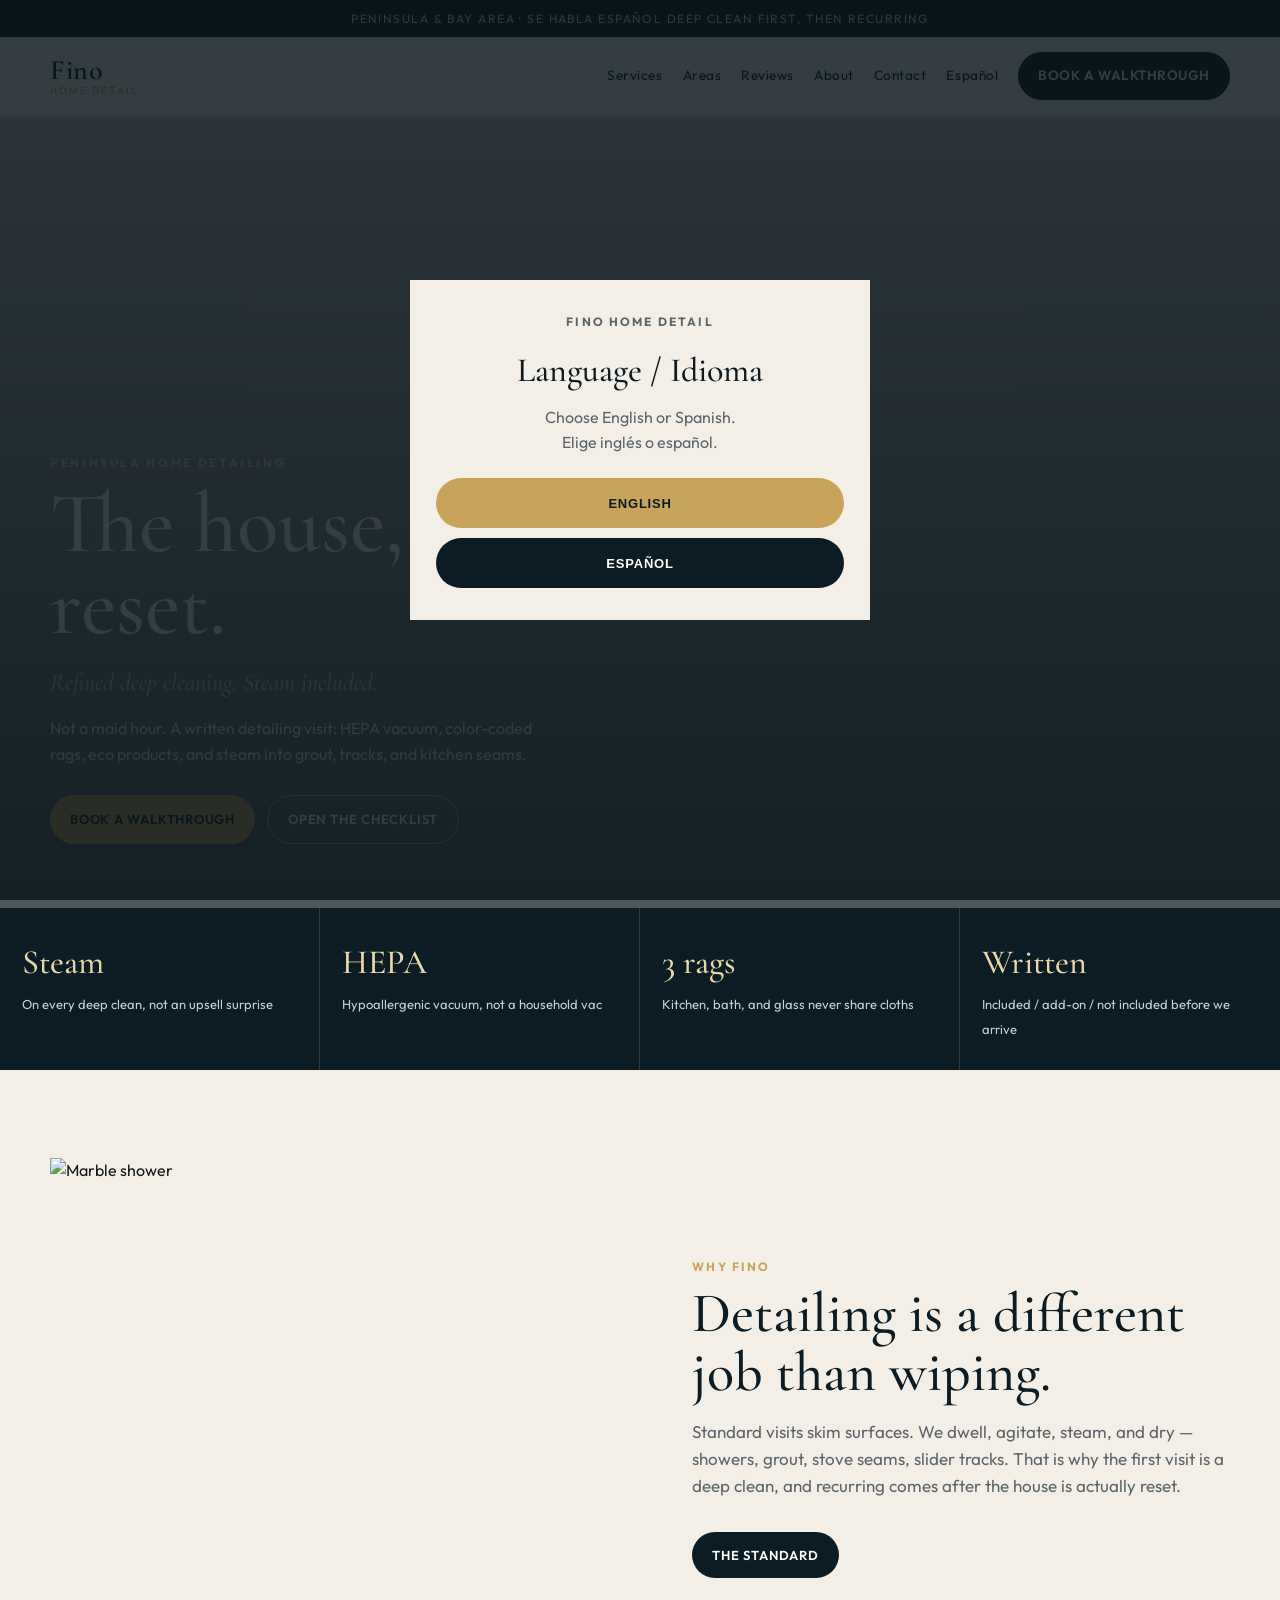
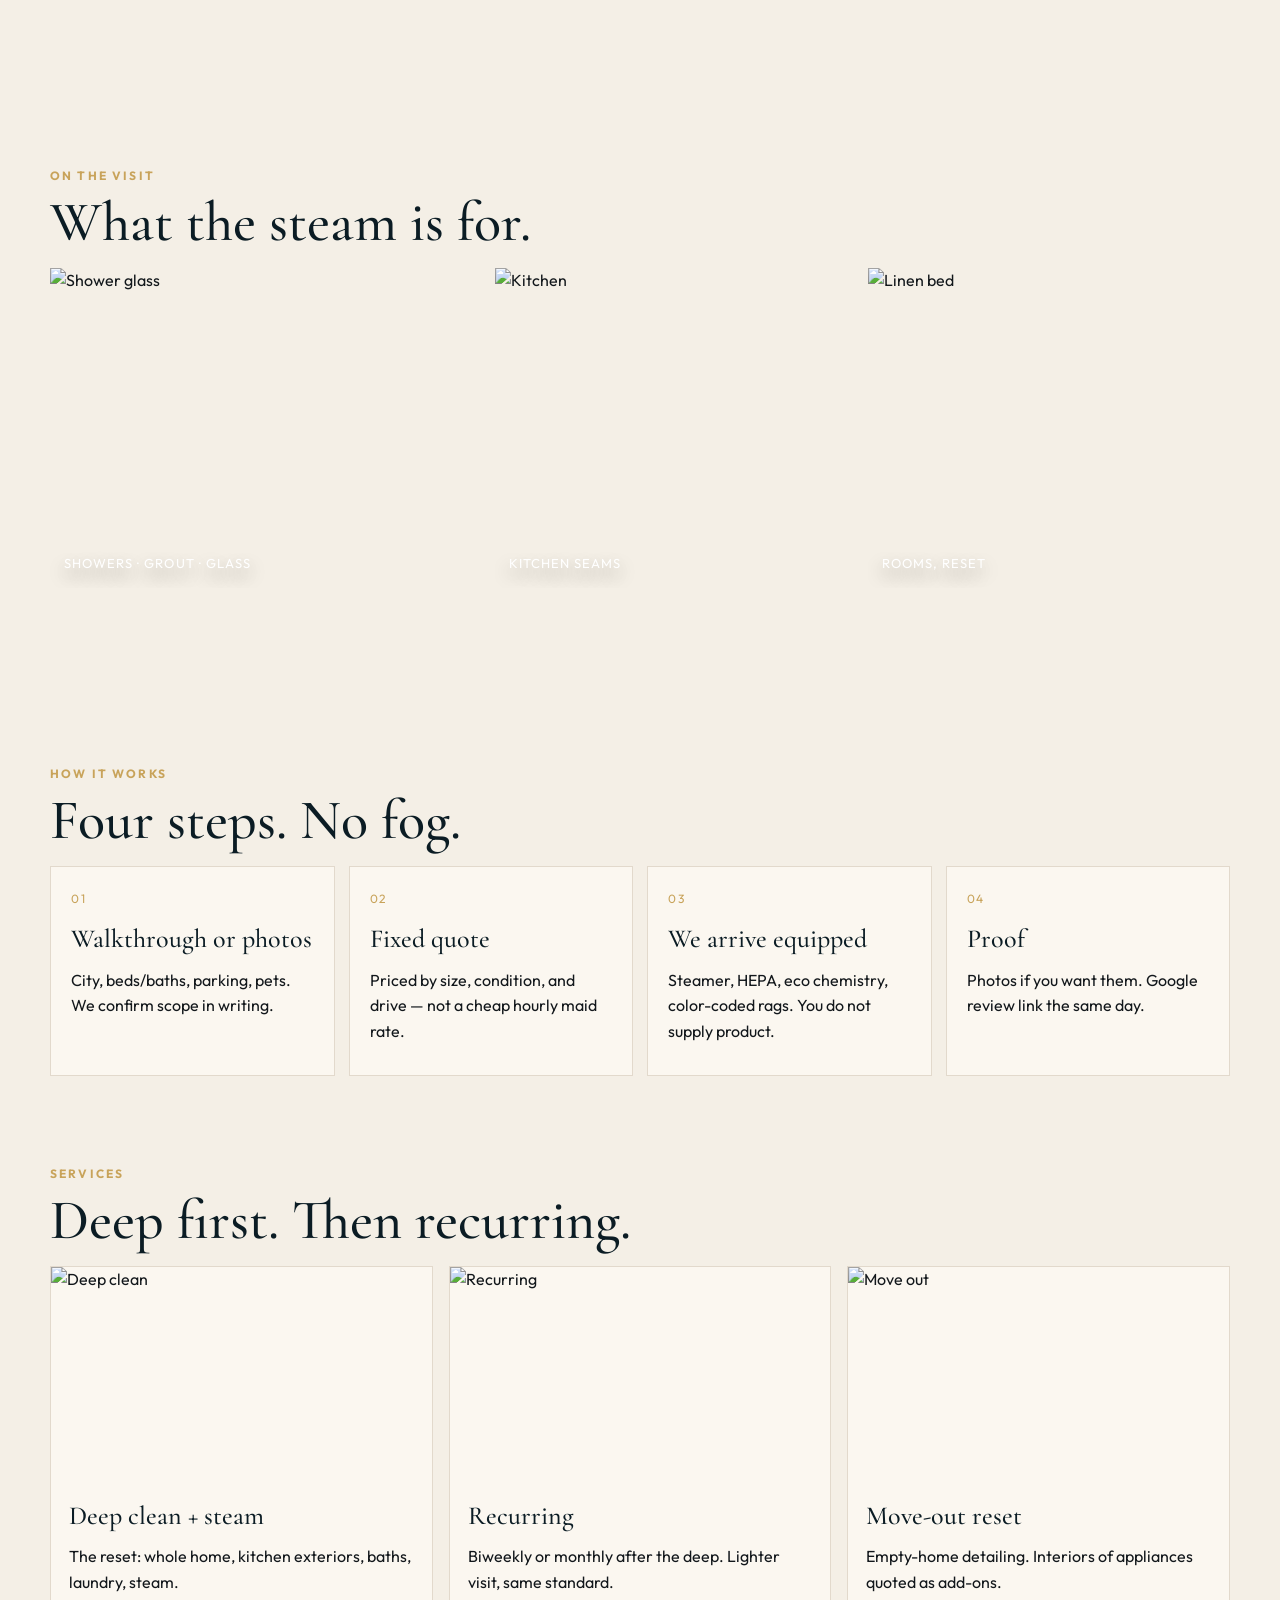
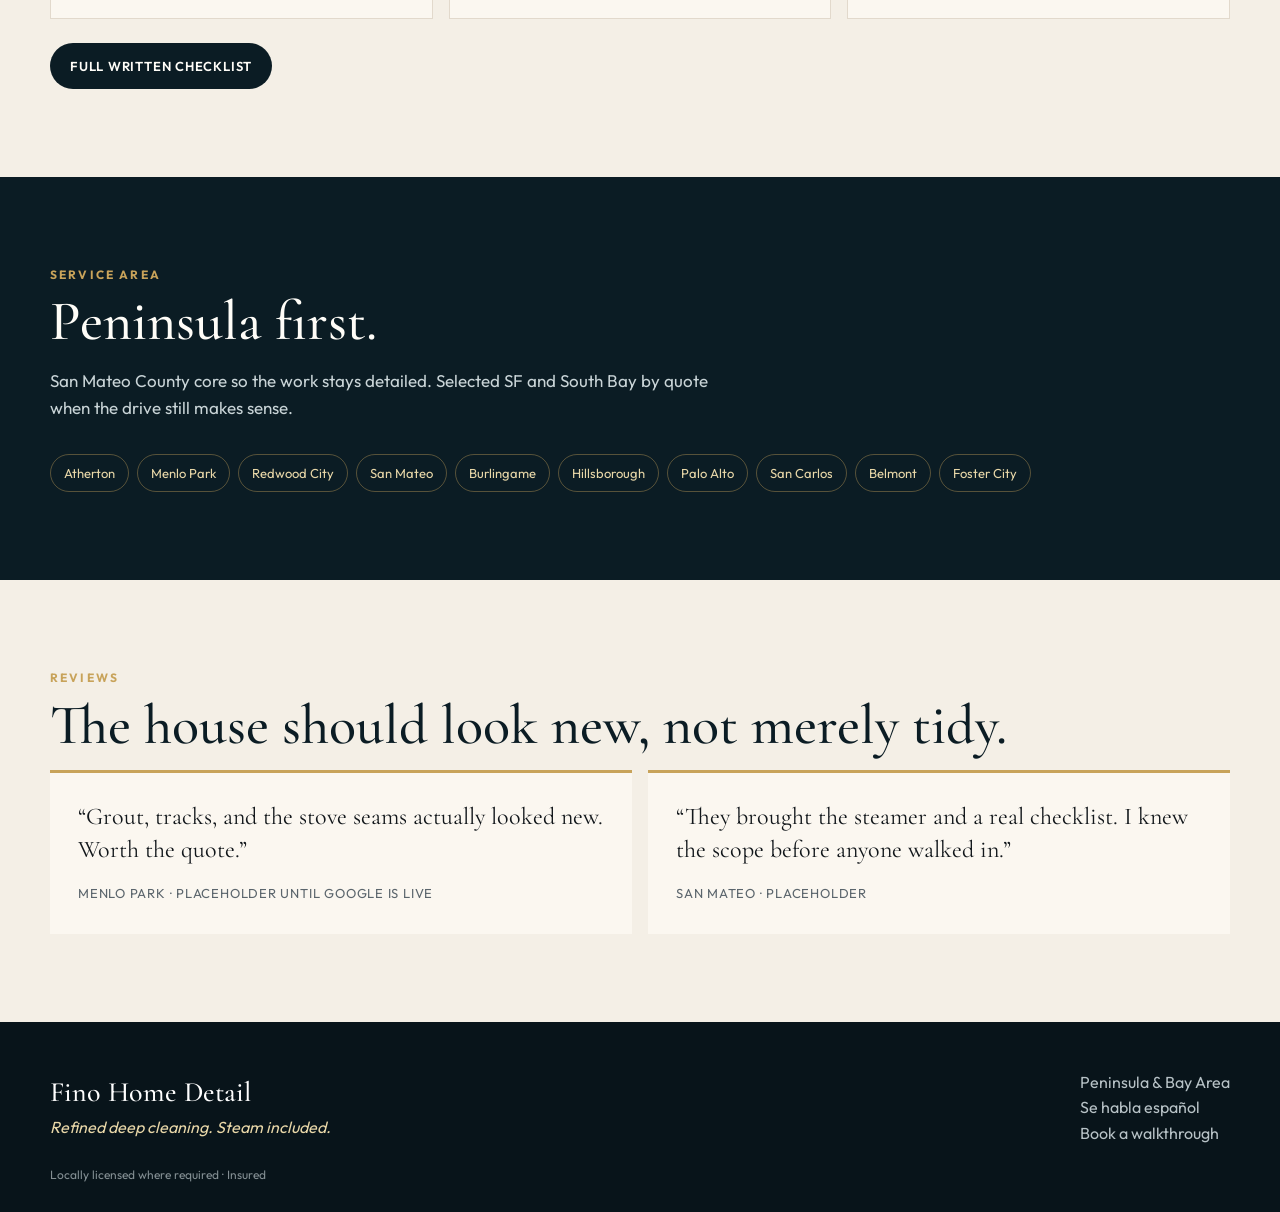
==== index.html @ ab82c731 "Add files via upload" ====
<!DOCTYPE html>
<html lang="en">
<head>
  <meta charset="UTF-8" />
  <meta name="viewport" content="width=device-width, initial-scale=1" />
  <title>Fino Home Detail | Peninsula Deep Cleaning & Steam</title>
  <meta name="description" content="Refined deep cleaning. Steam included. Eco products, HEPA vacuums, and a written detailing checklist for Peninsula and Bay Area homes." />
  <link rel="preconnect" href="https://fonts.googleapis.com" />
  <link rel="preconnect" href="https://fonts.gstatic.com" crossorigin />
  <link href="https://fonts.googleapis.com/css2?family=Cormorant+Garamond:ital,wght@0,500;0,600;1,500&family=Outfit:wght@400;500;600;700&display=swap" rel="stylesheet" />
  <link rel="stylesheet" href="styles.css" />
</head>
<body>

  <div class="lang-gate" id="lang-gate" hidden>
    <div class="lang-card">
      <p class="kicker">Fino Home Detail</p>
      <h2>Language / Idioma</h2>
      <p>Choose English or Spanish.<br>Elige inglés o español.</p>
      <div class="lang-actions">
        <button class="btn gold" type="button" data-lang="en">English</button>
        <button class="btn" type="button" data-lang="es">Español</button>
      </div>
    </div>
  </div>

  <div class="topbar">
    <div class="wrap">
      <span>Peninsula &amp; Bay Area · Se habla español</span>
      <span>Deep clean first, then recurring</span>
    </div>
  </div>
  <header class="site">
    <div class="wrap">
      <a class="logo" href="index.html">
        <strong>Fino</strong>
        <span>Home Detail</span>
      </a>
      <button class="menu-btn" aria-label="Menu">☰</button>
      <nav class="desk">
        <a href="services.html">Services</a>
        <a href="areas.html">Areas</a>
        <a href="reviews.html">Reviews</a>
        <a href="about.html">About</a>
        <a href="contact.html">Contact</a>
        <a href="index-es.html" onclick="localStorage.setItem('fino-lang','es')">Español</a>
        <a class="btn" href="contact.html">Book a walkthrough</a>
      </nav>
    </div>
  </header>

  <section class="hero">
    <div class="wrap">
      <p class="kicker">Peninsula home detailing</p>
      <h1>The house, reset.</h1>
      <p class="tag">Refined deep cleaning. Steam included.</p>
      <p class="lede">Not a maid hour. A written detailing visit: HEPA vacuum, color-coded rags, eco products, and steam into grout, tracks, and kitchen seams.</p>
      <div class="hero-actions">
        <a class="btn gold" href="contact.html">Book a walkthrough</a>
        <a class="btn ghost" href="services.html">Open the checklist</a>
      </div>
    </div>
  </section>

  <div class="stats">
    <article><strong>Steam</strong><span>On every deep clean, not an upsell surprise</span></article>
    <article><strong>HEPA</strong><span>Hypoallergenic vacuum, not a household vac</span></article>
    <article><strong>3 rags</strong><span>Kitchen, bath, and glass never share cloths</span></article>
    <article><strong>Written</strong><span>Included / add-on / not included before we arrive</span></article>
  </div>

  <section>
    <div class="wrap split">
      <img alt="Marble shower" src="https://images.unsplash.com/photo-1600566753086-00f18fb6b3ea?auto=format&fit=crop&w=1400&q=80" />
      <div>
        <p class="kicker">Why Fino</p>
        <h2>Detailing is a different job than wiping.</h2>
        <p class="section-lead">Standard visits skim surfaces. We dwell, agitate, steam, and dry — showers, grout, stove seams, slider tracks. That is why the first visit is a deep clean, and recurring comes after the house is actually reset.</p>
        <a class="btn" href="about.html">The standard</a>
      </div>
    </div>
  </section>

  <section style="padding-top:0">
    <div class="wrap">
      <p class="kicker">On the visit</p>
      <h2>What the steam is for.</h2>
      <div class="film">
        <figure>
          <img alt="Shower glass" src="https://images.unsplash.com/photo-1552321554-5fefe8c9ef14?auto=format&fit=crop&w=1200&q=80" />
          <figcaption>Showers · grout · glass</figcaption>
        </figure>
        <figure>
          <img alt="Kitchen" src="https://images.unsplash.com/photo-1556912173-46c336c7fd55?auto=format&fit=crop&w=900&q=80" />
          <figcaption>Kitchen seams</figcaption>
        </figure>
        <figure>
          <img alt="Linen bed" src="https://images.unsplash.com/photo-1616594039964-4d9287044b4c?auto=format&fit=crop&w=900&q=80" />
          <figcaption>Rooms, reset</figcaption>
        </figure>
      </div>
    </div>
  </section>

  <section>
    <div class="wrap">
      <p class="kicker">How it works</p>
      <h2>Four steps. No fog.</h2>
      <div class="steps">
        <article class="step"><div class="num">01</div><h3>Walkthrough or photos</h3><p>City, beds/baths, parking, pets. We confirm scope in writing.</p></article>
        <article class="step"><div class="num">02</div><h3>Fixed quote</h3><p>Priced by size, condition, and drive — not a cheap hourly maid rate.</p></article>
        <article class="step"><div class="num">03</div><h3>We arrive equipped</h3><p>Steamer, HEPA, eco chemistry, color-coded rags. You do not supply product.</p></article>
        <article class="step"><div class="num">04</div><h3>Proof</h3><p>Photos if you want them. Google review link the same day.</p></article>
      </div>
    </div>
  </section>

  <section style="padding-top:0">
    <div class="wrap">
      <p class="kicker">Services</p>
      <h2>Deep first. Then recurring.</h2>
      <div class="grid-3">
        <article class="card photo">
          <img alt="Deep clean" src="https://images.unsplash.com/photo-1484154216820-a92b223a3d14?auto=format&fit=crop&w=900&q=80" />
          <div class="pad"><h3>Deep clean + steam</h3><p>The reset: whole home, kitchen exteriors, baths, laundry, steam.</p></div>
        </article>
        <article class="card photo">
          <img alt="Recurring" src="https://images.unsplash.com/photo-1600210492486-724fe5c67fb0?auto=format&fit=crop&w=900&q=80" />
          <div class="pad"><h3>Recurring</h3><p>Biweekly or monthly after the deep. Lighter visit, same standard.</p></div>
        </article>
        <article class="card photo">
          <img alt="Move out" src="https://images.unsplash.com/photo-1560448204-e02f11c3d0e2?auto=format&fit=crop&w=900&q=80" />
          <div class="pad"><h3>Move-out reset</h3><p>Empty-home detailing. Interiors of appliances quoted as add-ons.</p></div>
        </article>
      </div>
      <p style="margin-top:24px"><a class="btn" href="services.html">Full written checklist</a></p>
    </div>
  </section>

  <section class="band">
    <div class="wrap">
      <p class="kicker">Service area</p>
      <h2>Peninsula first.</h2>
      <p class="section-lead">San Mateo County core so the work stays detailed. Selected SF and South Bay by quote when the drive still makes sense.</p>
      <div class="areas">
        <span>Atherton</span><span>Menlo Park</span><span>Redwood City</span><span>San Mateo</span>
        <span>Burlingame</span><span>Hillsborough</span><span>Palo Alto</span><span>San Carlos</span>
        <span>Belmont</span><span>Foster City</span>
      </div>
    </div>
  </section>

  <section>
    <div class="wrap">
      <p class="kicker">Reviews</p>
      <h2>The house should look new, not merely tidy.</h2>
      <div class="reviews">
        <blockquote>
          <p>“Grout, tracks, and the stove seams actually looked new. Worth the quote.”</p>
          <cite>Menlo Park · placeholder until Google is live</cite>
        </blockquote>
        <blockquote>
          <p>“They brought the steamer and a real checklist. I knew the scope before anyone walked in.”</p>
          <cite>San Mateo · placeholder</cite>
        </blockquote>
      </div>
    </div>
  </section>

  <footer class="site">
    <div class="wrap">
      <div>
        <strong>Fino Home Detail</strong>
        <em>Refined deep cleaning. Steam included.</em>
      </div>
      <div>
        Peninsula &amp; Bay Area<br />
        Se habla español<br />
        <a href="contact.html">Book a walkthrough</a>
      </div>
    </div>
    <div class="legal">Locally licensed where required · Insured</div>
  </footer>
  <div class="sticky-book"><a class="btn gold" href="contact.html">Book a walkthrough</a></div>
  <script src="lang.js"></script>
  <script src="nav.js"></script>
</body>
</html>
---- styles.css ----
:root {
  --navy: #0b1c24;
  --navy-2: #122830;
  --teal: #2a7a74;
  --gold: #c8a35a;
  --gold-2: #e8d7a8;
  --cream: #f4efe6;
  --paper: #fbf7f0;
  --ink: #12171b;
  --muted: #5b656c;
  --line: #e2d9cc;
  --white: #fffdf8;
  --shadow: 0 24px 60px rgba(11, 28, 36, .16);
}
* { box-sizing: border-box; margin: 0; padding: 0; }
html { scroll-behavior: smooth; }
body {
  font-family: "Outfit", "Segoe UI", sans-serif;
  color: var(--ink);
  background: var(--cream);
  line-height: 1.6;
}
img { max-width: 100%; display: block; }
a { color: inherit; text-decoration: none; }
.wrap { width: min(1180px, calc(100% - 36px)); margin: 0 auto; }

.topbar {
  background: var(--navy); color: var(--gold-2);
  font-size: 12px; letter-spacing: .12em; text-transform: uppercase;
  padding: 9px 0; text-align: center;
}
header.site {
  position: sticky; top: 0; z-index: 50;
  background: rgba(251,247,240,.86);
  backdrop-filter: blur(16px);
  border-bottom: 1px solid rgba(226,217,204,.8);
}
header.site .wrap {
  display: flex; align-items: center; justify-content: space-between;
  min-height: 78px; gap: 16px;
}
.logo { line-height: 1.05; color: var(--navy); }
.logo strong {
  display: block; font-family: "Cormorant Garamond", Georgia, serif;
  font-size: 28px; font-weight: 600; letter-spacing: .02em;
}
.logo span { display: block; font-size: 10px; letter-spacing: .22em; text-transform: uppercase; color: var(--gold); }
nav.desk { display: flex; gap: 20px; align-items: center; }
nav.desk a { font-size: 13.5px; letter-spacing: .04em; color: var(--navy); }
.btn {
  display: inline-flex; align-items: center; justify-content: center;
  background: var(--navy); color: var(--white) !important;
  border: 0; cursor: pointer; padding: 13px 20px; border-radius: 999px;
  font-weight: 600; font-size: 13px; letter-spacing: .06em; text-transform: uppercase;
}
.btn.gold { background: var(--gold); color: var(--navy) !important; }
.btn.ghost { background: transparent; color: var(--white) !important; border: 1px solid rgba(255,253,248,.45); }
.menu-btn { display: none; background: none; border: 0; font-size: 24px; color: var(--navy); }

.hero {
  min-height: 88vh;
  display: grid; align-items: end;
  background:
    linear-gradient(180deg, rgba(11,28,36,.15) 0%, rgba(11,28,36,.72) 100%),
    url("https://images.unsplash.com/photo-1600566753190-17f0baa2a6c3?auto=format&fit=crop&w=1800&q=80") center/cover;
  color: var(--white);
  padding: 120px 0 64px;
}
.hero .kicker { color: var(--gold-2); letter-spacing: .22em; text-transform: uppercase; font-size: 12px; }
.hero h1 {
  font-family: "Cormorant Garamond", Georgia, serif;
  font-size: clamp(46px, 8vw, 86px);
  font-weight: 500; line-height: .95; max-width: 13ch; margin: 12px 0 16px;
}
.tag { font-size: clamp(18px, 2.4vw, 24px); color: var(--gold-2); font-family: "Cormorant Garamond", serif; font-style: italic; }
.lede { max-width: 46ch; color: #e6ecee; margin: 14px 0 28px; }
.hero-actions { display: flex; gap: 12px; flex-wrap: wrap; }

.stats {
  display: grid; grid-template-columns: repeat(4, 1fr);
  background: var(--navy); color: var(--white);
}
.stats article { padding: 28px 22px; border-right: 1px solid rgba(232,215,168,.15); }
.stats article:last-child { border-right: 0; }
.stats strong {
  display: block; font-family: "Cormorant Garamond", serif; font-size: 34px; color: var(--gold-2); font-weight: 500;
}
.stats span { font-size: 13px; color: #c5d0d3; }

section { padding: 88px 0; }
.kicker { color: var(--gold); letter-spacing: .18em; text-transform: uppercase; font-size: 12px; font-weight: 700; }
h2 {
  font-family: "Cormorant Garamond", Georgia, serif;
  font-size: clamp(34px, 5vw, 56px); font-weight: 500; color: var(--navy);
  line-height: 1.05; margin: 8px 0 16px;
}
.section-lead { max-width: 62ch; color: var(--muted); margin-bottom: 32px; font-size: 17px; }

.split { display: grid; grid-template-columns: 1.05fr .95fr; gap: 48px; align-items: center; }
.split img { width: 100%; height: 520px; object-fit: cover; }
.split.reverse { direction: rtl; }
.split.reverse > * { direction: ltr; }

.steps { display: grid; grid-template-columns: repeat(4, 1fr); gap: 14px; }
.step {
  background: var(--paper); border: 1px solid var(--line); padding: 22px 20px 26px; min-height: 210px;
}
.num { color: var(--gold); font-size: 12px; letter-spacing: .16em; }
.step h3 { font-family: "Cormorant Garamond", serif; font-size: 26px; font-weight: 500; margin: 10px 0 8px; color: var(--navy); }

.grid-3 { display: grid; grid-template-columns: repeat(3, 1fr); gap: 16px; }
.card {
  background: var(--paper); border: 1px solid var(--line); padding: 22px;
}
.card.photo { padding: 0; overflow: hidden; }
.card.photo img { height: 210px; width: 100%; object-fit: cover; }
.card.photo .pad { padding: 18px 18px 22px; }
.card h3 { font-family: "Cormorant Garamond", serif; font-size: 26px; font-weight: 500; color: var(--navy); margin-bottom: 8px; }
.card ul { padding-left: 18px; color: var(--muted); font-size: 14.5px; }
.card li + li { margin-top: 6px; }
.card.steam { background: #e7f1ef; }
.card.addon { background: #f6edd8; }
.card.no { background: #f3e7e4; }

.film {
  display: grid; grid-template-columns: 1.2fr 1fr 1fr; gap: 10px;
}
.film figure { position: relative; overflow: hidden; }
.film img { width: 100%; height: 320px; object-fit: cover; }
.film figcaption {
  position: absolute; left: 14px; bottom: 14px; color: #fff;
  font-size: 13px; letter-spacing: .08em; text-transform: uppercase;
  text-shadow: 0 8px 18px rgba(0,0,0,.45);
}

.band { background: var(--navy); color: var(--white); }
.band h2 { color: var(--white); }
.band .section-lead { color: #c9d4d7; }
.areas { display: flex; flex-wrap: wrap; gap: 8px; }
.areas span {
  border: 1px solid rgba(200,163,90,.4); color: var(--gold-2);
  padding: 8px 13px; border-radius: 999px; font-size: 13px;
}

.reviews { display: grid; grid-template-columns: repeat(2, 1fr); gap: 16px; }
blockquote {
  background: var(--paper); padding: 28px; border-top: 3px solid var(--gold);
}
blockquote p { font-family: "Cormorant Garamond", serif; font-size: 24px; line-height: 1.35; margin-bottom: 14px; }
cite { color: var(--muted); font-style: normal; font-size: 13px; letter-spacing: .06em; text-transform: uppercase; }

form { background: var(--paper); border: 1px solid var(--line); padding: 26px; }
label { display: block; font-size: 12px; letter-spacing: .08em; text-transform: uppercase; font-weight: 650; color: var(--navy); margin: 14px 0 6px; }
input, select, textarea {
  width: 100%; padding: 13px 12px; border: 1px solid var(--line); background: var(--white); font: inherit;
}
textarea { min-height: 120px; }
.row-2 { display: grid; grid-template-columns: 1fr 1fr; gap: 12px; }
.note { font-size: 13px; color: var(--muted); margin-top: 10px; }
.contact-grid { display: grid; grid-template-columns: 1.15fr .85fr; gap: 28px; align-items: start; }

footer.site { background: #08141a; color: #b7c2c6; padding: 48px 0 28px; }
footer.site .wrap { display: flex; justify-content: space-between; gap: 20px; flex-wrap: wrap; }
footer.site strong { display: block; color: #fff; font-family: "Cormorant Garamond", serif; font-size: 28px; font-weight: 500; }
footer.site em { color: var(--gold-2); font-style: italic; }
.legal { width: min(1180px, calc(100% - 36px)); margin: 18px auto 0; font-size: 12px; opacity: .7; }

.page-hero {
  padding: 72px 0 20px;
  background:
    linear-gradient(180deg, rgba(11,28,36,.45), rgba(11,28,36,.55)),
    url("https://images.unsplash.com/photo-1552321554-5fefe8c9ef14?auto=format&fit=crop&w=1600&q=80") center/cover;
  color: var(--white);
}
.page-hero h2, .page-hero .section-lead { color: var(--white); }
.page-hero .section-lead { color: #dce3e5; }
.page-hero .kicker { color: var(--gold-2); }

.faq details { background: var(--paper); border: 1px solid var(--line); padding: 16px 18px; margin-bottom: 10px; }
.faq summary { cursor: pointer; font-weight: 650; color: var(--navy); }
.faq p { margin-top: 8px; color: var(--muted); }

.sticky-book {
  display: none; position: fixed; left: 12px; right: 12px; bottom: 12px; z-index: 40;
}
.sticky-book .btn { width: 100%; box-shadow: var(--shadow); }

.lang-gate {
  position: fixed; inset: 0; z-index: 90;
  background: rgba(8, 20, 26, .82);
  display: grid; place-items: center; padding: 20px;
}
.lang-gate[hidden] { display: none !important; }
.lang-card {
  width: min(460px, 100%);
  background: var(--cream);
  padding: 32px 26px;
  text-align: center;
}
.lang-card h2 { font-size: 34px; }
.lang-card p { color: var(--muted); margin-bottom: 22px; }
.lang-actions { display: grid; gap: 10px; }
.lang-actions .btn { width: 100%; min-height: 50px; }

@media (max-width: 900px) {
  nav.desk { display: none; }
  nav.desk.open {
    display: flex; flex-direction: column; align-items: flex-start;
    position: absolute; left: 0; right: 0; top: 78px;
    background: var(--cream); padding: 16px 20px 22px; border-bottom: 1px solid var(--line);
  }
  .menu-btn, .sticky-book { display: block; }
  .split, .split.reverse, .steps, .grid-3, .reviews, .row-2, .contact-grid, .stats, .film {
    grid-template-columns: 1fr; direction: ltr;
  }
  .split img, .film img { height: 260px; }
  .hero { min-height: 78vh; padding-top: 80px; }
}
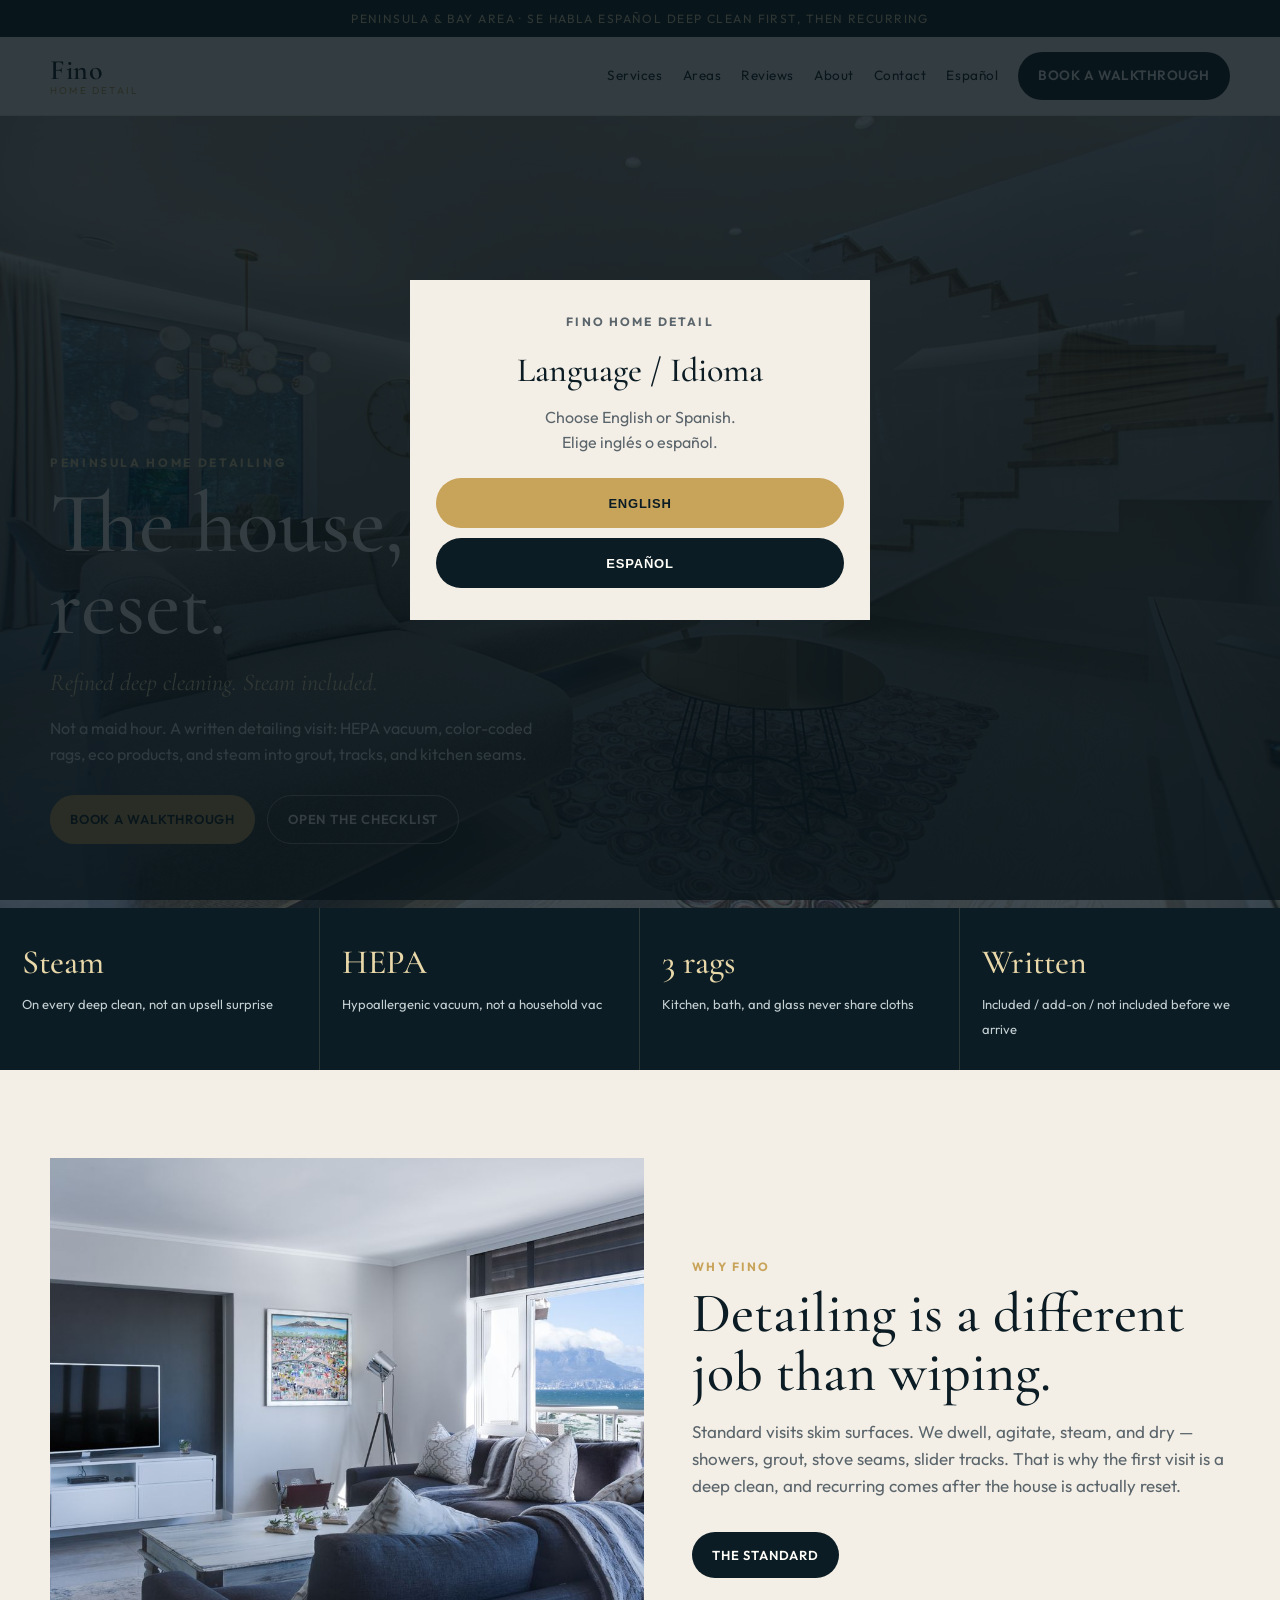
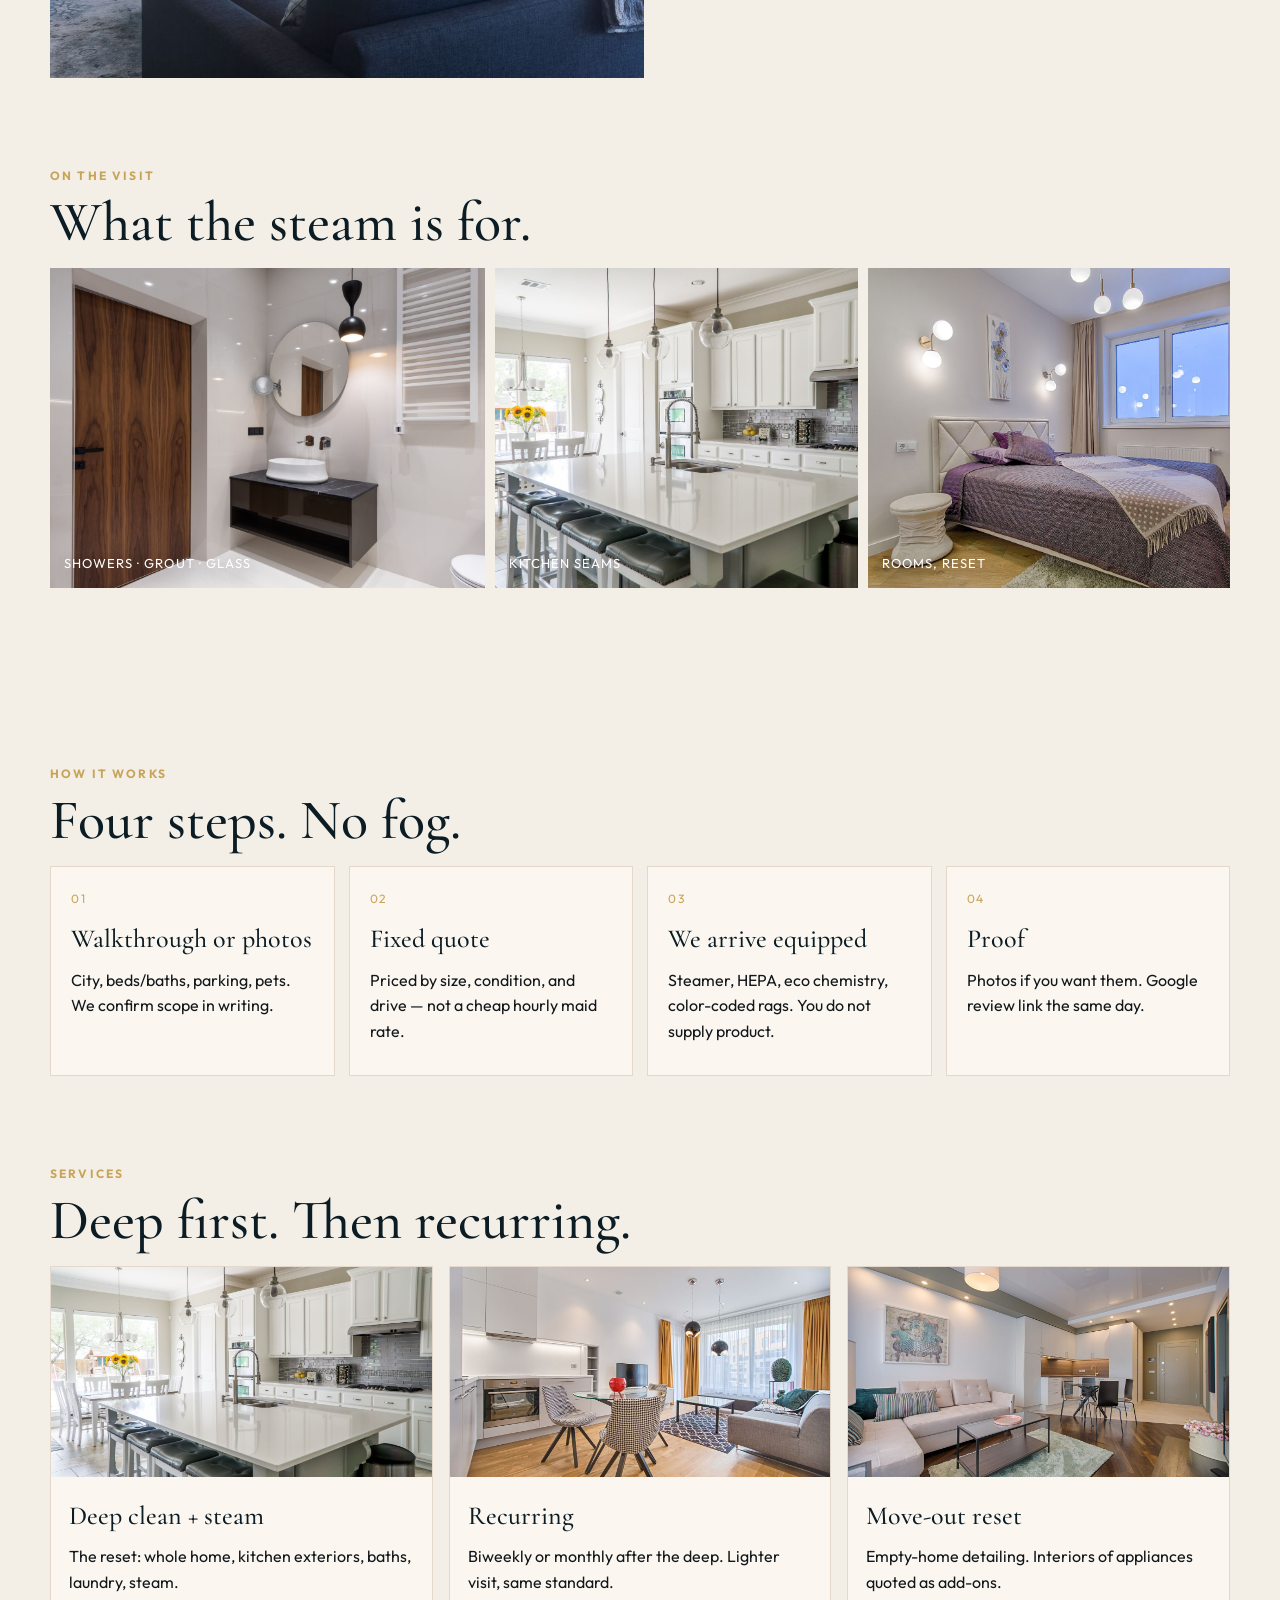
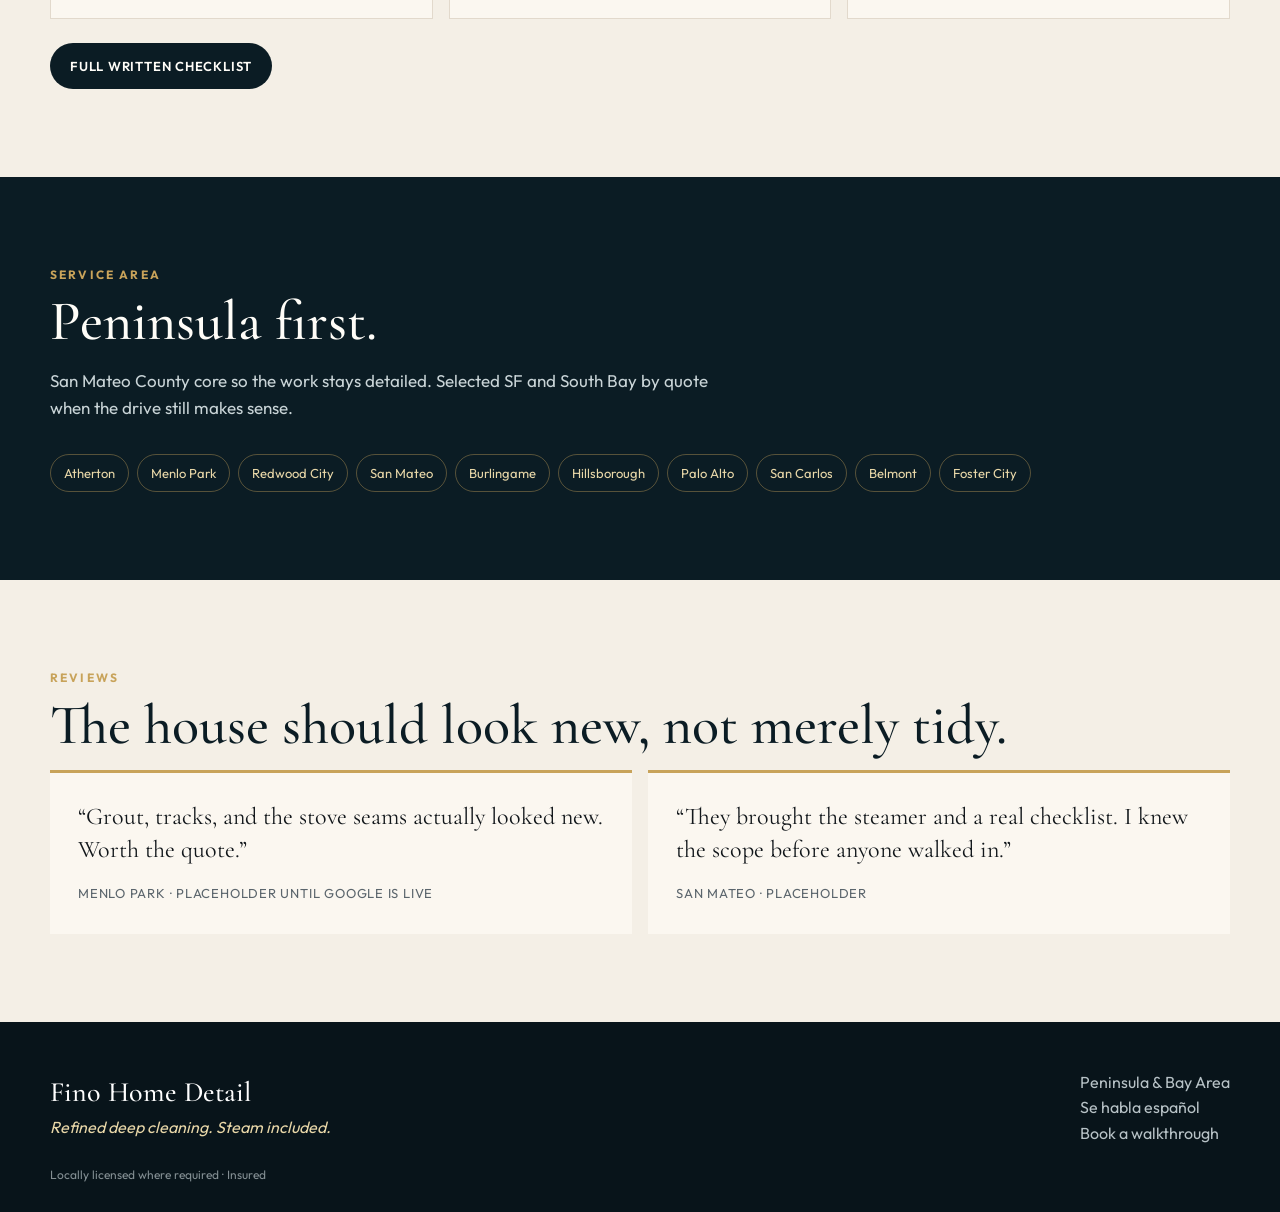
==== commit d6dc7537: "Add files via upload" ====
--- a/index.html
+++ b/index.html
@@ -43,7 +43,7 @@
         <a href="reviews.html">Reviews</a>
         <a href="about.html">About</a>
         <a href="contact.html">Contact</a>
-        <a href="index-es.html" onclick="localStorage.setItem('fino-lang','es')">Español</a>
+        <a href="index-es.html" onclick="event.preventDefault();finoSetLang('es')">Español</a>
         <a class="btn" href="contact.html">Book a walkthrough</a>
       </nav>
     </div>
@@ -71,7 +71,7 @@
 
   <section>
     <div class="wrap split">
-      <img alt="Marble shower" src="https://images.unsplash.com/photo-1600566753086-00f18fb6b3ea?auto=format&fit=crop&w=1400&q=80" />
+      <img alt="Marble shower" src="images/shower.jpg" />
       <div>
         <p class="kicker">Why Fino</p>
         <h2>Detailing is a different job than wiping.</h2>
@@ -87,15 +87,15 @@
       <h2>What the steam is for.</h2>
       <div class="film">
         <figure>
-          <img alt="Shower glass" src="https://images.unsplash.com/photo-1552321554-5fefe8c9ef14?auto=format&fit=crop&w=1200&q=80" />
+          <img alt="Shower glass" src="images/bath.jpg" />
           <figcaption>Showers · grout · glass</figcaption>
         </figure>
         <figure>
-          <img alt="Kitchen" src="https://images.unsplash.com/photo-1556912173-46c336c7fd55?auto=format&fit=crop&w=900&q=80" />
+          <img alt="Kitchen" src="images/kitchen.jpg" />
           <figcaption>Kitchen seams</figcaption>
         </figure>
         <figure>
-          <img alt="Linen bed" src="https://images.unsplash.com/photo-1616594039964-4d9287044b4c?auto=format&fit=crop&w=900&q=80" />
+          <img alt="Linen bed" src="images/bedroom.jpg" />
           <figcaption>Rooms, reset</figcaption>
         </figure>
       </div>
@@ -121,15 +121,15 @@
       <h2>Deep first. Then recurring.</h2>
       <div class="grid-3">
         <article class="card photo">
-          <img alt="Deep clean" src="https://images.unsplash.com/photo-1484154216820-a92b223a3d14?auto=format&fit=crop&w=900&q=80" />
+          <img alt="Deep clean" src="images/kitchen.jpg" />
           <div class="pad"><h3>Deep clean + steam</h3><p>The reset: whole home, kitchen exteriors, baths, laundry, steam.</p></div>
         </article>
         <article class="card photo">
-          <img alt="Recurring" src="https://images.unsplash.com/photo-1600210492486-724fe5c67fb0?auto=format&fit=crop&w=900&q=80" />
+          <img alt="Recurring" src="images/living.jpg" />
           <div class="pad"><h3>Recurring</h3><p>Biweekly or monthly after the deep. Lighter visit, same standard.</p></div>
         </article>
         <article class="card photo">
-          <img alt="Move out" src="https://images.unsplash.com/photo-1560448204-e02f11c3d0e2?auto=format&fit=crop&w=900&q=80" />
+          <img alt="Move out" src="images/apartment.jpg" />
           <div class="pad"><h3>Move-out reset</h3><p>Empty-home detailing. Interiors of appliances quoted as add-ons.</p></div>
         </article>
       </div>
@@ -183,6 +183,7 @@
   </footer>
   <div class="sticky-book"><a class="btn gold" href="contact.html">Book a walkthrough</a></div>
   <script src="lang.js"></script>
+  <script src="img-fallback.js"></script>
   <script src="nav.js"></script>
 </body>
 </html>
--- a/styles.css
+++ b/styles.css
@@ -62,7 +62,7 @@
   display: grid; align-items: end;
   background:
     linear-gradient(180deg, rgba(11,28,36,.15) 0%, rgba(11,28,36,.72) 100%),
-    url("https://images.unsplash.com/photo-1600566753190-17f0baa2a6c3?auto=format&fit=crop&w=1800&q=80") center/cover;
+    url("images/hero.jpg") center/cover;
   color: var(--white);
   padding: 120px 0 64px;
 }
@@ -169,7 +169,7 @@
   padding: 72px 0 20px;
   background:
     linear-gradient(180deg, rgba(11,28,36,.45), rgba(11,28,36,.55)),
-    url("https://images.unsplash.com/photo-1552321554-5fefe8c9ef14?auto=format&fit=crop&w=1600&q=80") center/cover;
+    url("images/bath.jpg") center/cover;
   color: var(--white);
 }
 .page-hero h2, .page-hero .section-lead { color: var(--white); }
@@ -216,3 +216,45 @@
   .split img, .film img { height: 260px; }
   .hero { min-height: 78vh; padding-top: 80px; }
 }
+
+
+body.nav-open { overflow: hidden; }
+body.nav-open .sticky-book { display: none; }
+
+.img-ph {
+  height: 220px;
+  background: linear-gradient(160deg, #1a3a42, #0b1c24);
+}
+
+@media (max-width: 900px) {
+  .topbar { font-size: 10px; letter-spacing: .08em; padding: 7px 10px; }
+  header.site { position: sticky; }
+  nav.desk.open {
+    z-index: 60;
+    max-height: calc(100vh - 78px);
+    overflow: auto;
+    gap: 4px;
+  }
+  nav.desk.open a {
+    display: block;
+    width: 100%;
+    padding: 12px 0;
+    border-bottom: 1px solid var(--line);
+  }
+  nav.desk.open .btn { width: 100%; margin-top: 10px; border-radius: 999px; }
+  .hero { min-height: auto; padding: 36px 0 48px; }
+  .hero h1 { font-size: 44px; }
+  .stats article { border-right: 0; border-bottom: 1px solid rgba(232,215,168,.15); }
+  .sticky-book {
+    display: block;
+    left: 12px;
+    right: 12px;
+    bottom: calc(18px + env(safe-area-inset-bottom));
+    padding-bottom: 52px;
+  }
+  .sticky-book .btn { min-height: 48px; }
+}
+
+@media (min-width: 901px) {
+  .sticky-book { display: none !important; }
+}
